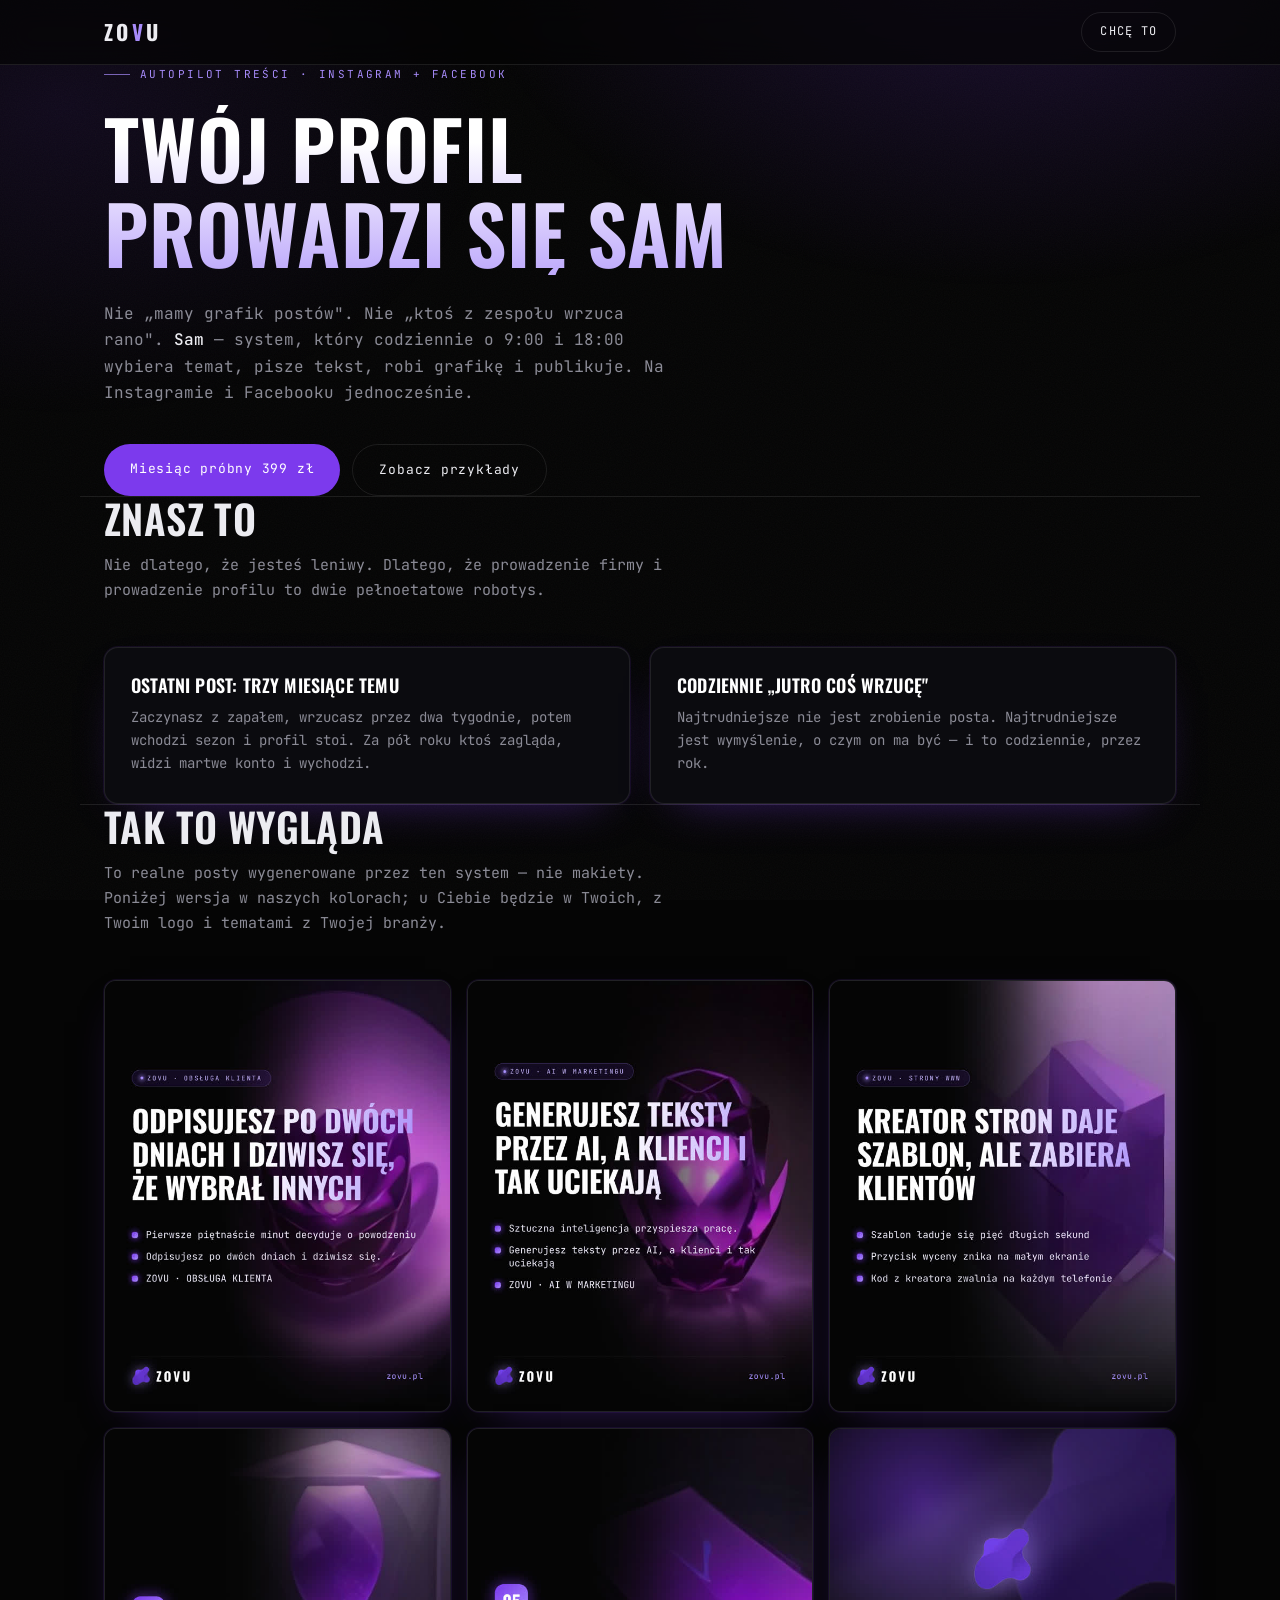
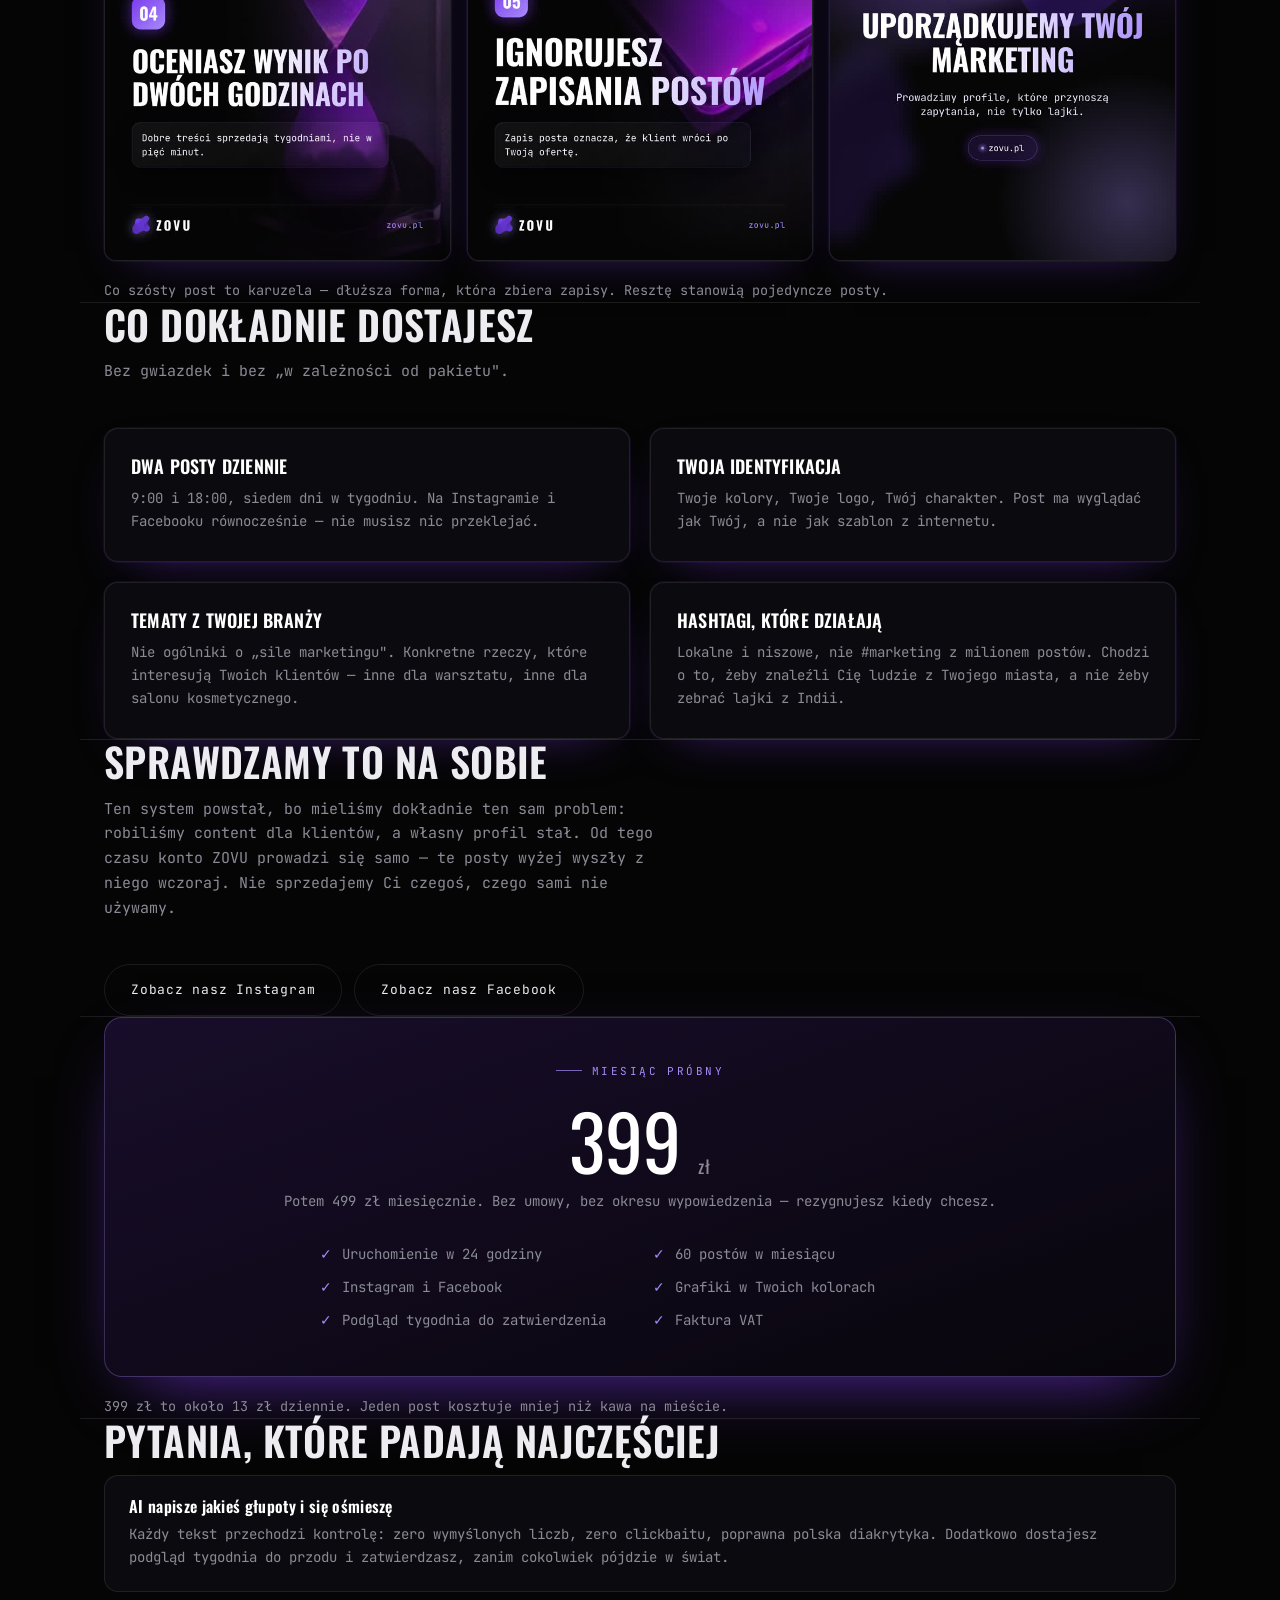
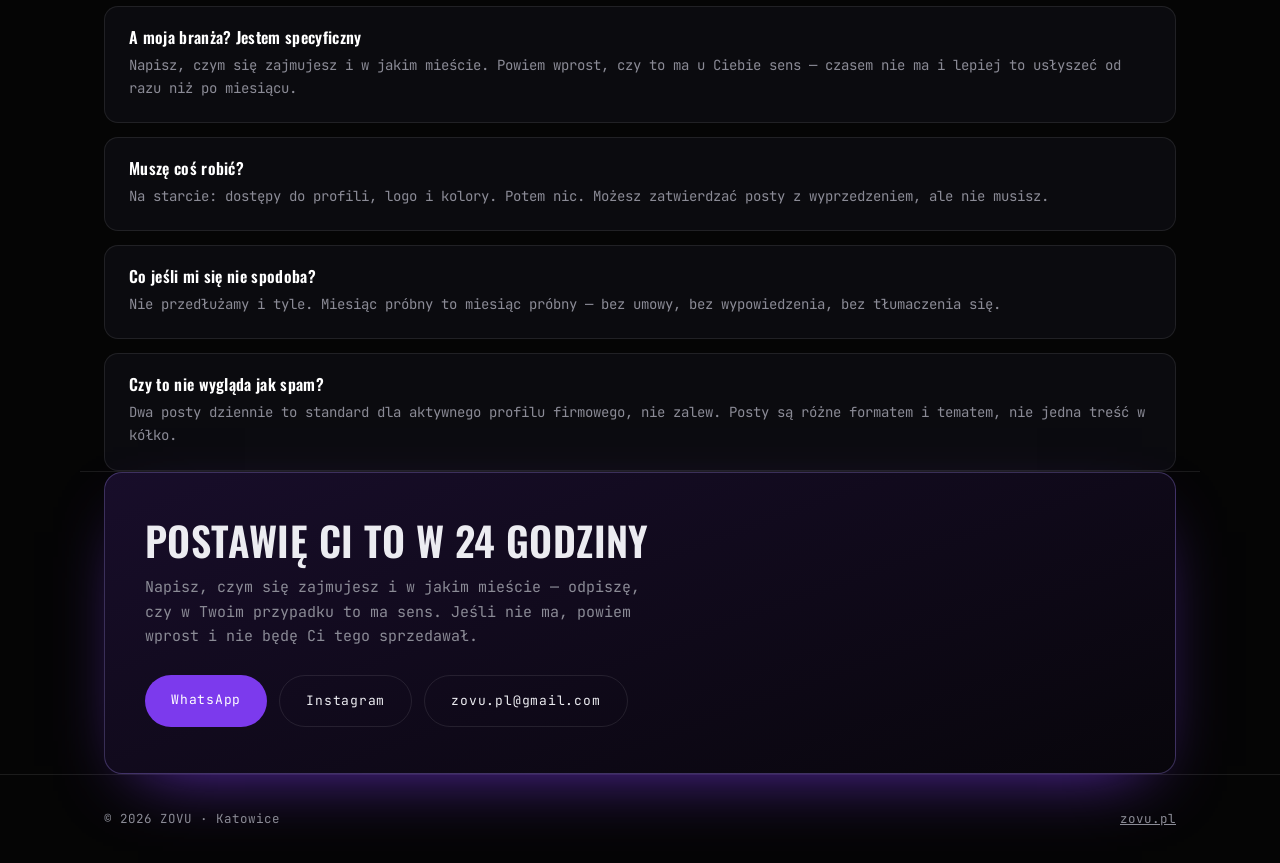
==== autopilot/index.html @ 1f210005 "Strona autopilota postow: oferta 399 zl, przyklady, FAQ" ====
<!DOCTYPE html>
<html lang="pl">
<head>
<meta charset="utf-8">
<meta name="viewport" content="width=device-width, initial-scale=1">
<title>Autopilot treści — Twój Instagram i Facebook prowadzą się same | ZOVU</title>
<meta name="description" content="Dwa posty dziennie na Instagramie i Facebooku, w Twoich kolorach, z hashtagami z Twojego miasta. Miesiąc próbny 399 zł, uruchomienie w 24h, bez umowy.">
<meta property="og:title" content="Twój profil prowadzi się sam — Autopilot treści ZOVU">
<meta property="og:description" content="2 posty dziennie na IG i FB. Miesiąc próbny 399 zł, start w 24h, bez umowy.">
<meta property="og:type" content="website">
<link rel="icon" type="image/png" href="../favicon.png">
<link rel="preconnect" href="https://fonts.googleapis.com">
<link rel="preconnect" href="https://fonts.gstatic.com" crossorigin>
<link href="https://fonts.googleapis.com/css2?family=Oswald:wght@400;600;700&family=JetBrains+Mono:wght@400;500&display=swap" rel="stylesheet">
<style>
  :root{--bg:#050505;--panel:#0b0b0f;--line:rgba(255,255,255,.09);--txt:#ececf1;--dim:#8b8b96;--acc:#7c3aed;--acc2:#a78bfa}
  *{box-sizing:border-box;margin:0;padding:0}
  html{scroll-behavior:smooth}
  body{background:var(--bg);color:var(--txt);font-family:'JetBrains Mono',ui-monospace,monospace;font-size:15px;line-height:1.65;-webkit-font-smoothing:antialiased;overflow-x:hidden}
  body::before{content:'';position:fixed;inset:0;pointer-events:none;z-index:0;
    background:radial-gradient(900px 600px at 78% -8%, rgba(124,58,237,.20), transparent 60%),
               radial-gradient(700px 500px at 5% 12%, rgba(124,58,237,.10), transparent 62%)}
  body::after{content:'';position:fixed;inset:0;pointer-events:none;z-index:0;opacity:.035;
    background-image:url("data:image/svg+xml,%3Csvg xmlns='http://www.w3.org/2000/svg' width='140' height='140'%3E%3Cfilter id='n'%3E%3CfeTurbulence type='fractalNoise' baseFrequency='.85' numOctaves='3'/%3E%3C/filter%3E%3Crect width='100%25' height='100%25' filter='url(%23n)'/%3E%3C/svg%3E")}
  .wrap{position:relative;z-index:1;max-width:1120px;margin:0 auto;padding:0 24px}
  h1,h2,h3,.ow{font-family:'Oswald',sans-serif;font-weight:600;letter-spacing:.01em;line-height:1.06}
  .eyebrow{font-size:11px;letter-spacing:.22em;text-transform:uppercase;color:var(--acc2);display:flex;align-items:center;gap:10px;margin-bottom:22px}
  .eyebrow::before{content:'';width:26px;height:1px;background:var(--acc2);opacity:.7}

  nav{position:sticky;top:0;z-index:50;backdrop-filter:blur(14px);background:rgba(5,5,5,.72);border-bottom:1px solid var(--line)}
  .navin{display:flex;align-items:center;justify-content:space-between;height:64px}
  .logo{font-family:'Oswald';font-weight:700;font-size:21px;letter-spacing:.16em}
  .logo span{color:var(--acc2)}
  .navcta{font-size:12px;letter-spacing:.09em;text-transform:uppercase;text-decoration:none;color:var(--txt);border:1px solid var(--line);padding:9px 18px;border-radius:99px;transition:.25s}
  .navcta:hover{border-color:var(--acc);background:rgba(124,58,237,.12)}

  header{padding:104px 0 84px}
  h1{font-size:clamp(38px,7.2vw,80px);text-transform:uppercase;background:linear-gradient(180deg,#fff 22%,var(--acc2) 128%);-webkit-background-clip:text;background-clip:text;color:transparent;max-width:15ch}
  .lead{margin-top:26px;max-width:58ch;color:var(--dim);font-size:16px}
  .lead b{color:var(--txt);font-weight:500}
  .herobtns{display:flex;flex-wrap:wrap;gap:12px;margin-top:38px}
  .btn{display:inline-block;text-decoration:none;font-size:13px;letter-spacing:.06em;padding:14px 26px;border-radius:99px;transition:.25s}
  .btn-p{background:var(--acc);color:#fff}
  .btn-p:hover{background:#8b4bf0;box-shadow:0 0 34px 0 rgba(124,58,237,.5)}
  .btn-s{border:1px solid var(--line);color:var(--txt)}
  .btn-s:hover{border-color:var(--acc2)}

  section{padding:78px 0;border-top:1px solid var(--line)}
  h2{font-size:clamp(26px,3.6vw,40px);text-transform:uppercase;margin-bottom:14px}
  .sub{color:var(--dim);max-width:62ch;margin-bottom:44px}
  .note{margin-top:18px;color:var(--dim);font-size:13.5px}

  .cards{display:grid;grid-template-columns:repeat(2,1fr);gap:20px}
  .card{border:1px solid var(--line);border-radius:14px;padding:28px 26px;background:var(--panel);
    box-shadow:0 0 0 1px rgba(124,58,237,.10), 0 18px 50px -28px rgba(124,58,237,.55)}
  .card h3{font-size:18px;text-transform:uppercase;margin-bottom:11px;color:#fff}
  .card p{color:var(--dim);font-size:14px}

  .grid6{display:grid;grid-template-columns:repeat(3,1fr);gap:16px}
  .shot{border:1px solid var(--line);border-radius:12px;overflow:hidden;background:var(--panel);
    box-shadow:0 0 0 1px rgba(124,58,237,.10), 0 16px 44px -26px rgba(124,58,237,.5);transition:.3s}
  .shot:hover{transform:translateY(-4px);border-color:rgba(167,139,250,.45)}
  .shot img{width:100%;aspect-ratio:4/5;object-fit:cover;display:block}

  .pricebox{border:1px solid rgba(167,139,250,.30);border-radius:18px;padding:44px 40px;
    background:linear-gradient(160deg,rgba(124,58,237,.16),rgba(124,58,237,.03));
    box-shadow:0 26px 70px -34px rgba(124,58,237,.85);text-align:center}
  .big{font-family:'Oswald';font-size:clamp(46px,8vw,76px);color:#fff;line-height:1}
  .big small{font-size:18px;color:var(--dim);letter-spacing:.06em}
  .after{color:var(--dim);font-size:14px;margin-top:12px}
  .incl{display:grid;grid-template-columns:repeat(2,1fr);gap:10px 26px;max-width:640px;margin:30px auto 0;text-align:left}
  .incl div{color:var(--dim);font-size:14px;padding-left:22px;position:relative}
  .incl div::before{content:'✓';position:absolute;left:0;color:var(--acc2)}

  .faq{display:grid;gap:14px}
  .q{border:1px solid var(--line);border-radius:14px;background:var(--panel);padding:22px 24px}
  .q h3{font-size:16px;text-transform:none;font-family:'Oswald';letter-spacing:.02em;margin-bottom:8px;color:#fff}
  .q p{color:var(--dim);font-size:14px}

  .cta{border:1px solid rgba(167,139,250,.30);border-radius:18px;padding:46px 40px;
    background:linear-gradient(160deg,rgba(124,58,237,.16),rgba(124,58,237,.03));
    box-shadow:0 26px 70px -34px rgba(124,58,237,.85)}
  .cta p{color:var(--dim);max-width:56ch;margin-bottom:26px}
  .contacts{display:flex;flex-wrap:wrap;gap:12px}

  footer{border-top:1px solid var(--line);padding:34px 0;color:var(--dim);font-size:12.5px}
  .fin{display:flex;flex-wrap:wrap;gap:14px;align-items:center;justify-content:space-between}
  footer a{color:var(--dim)}

  @media(max-width:900px){
    .cards,.incl{grid-template-columns:1fr}
    .grid6{grid-template-columns:repeat(2,1fr)}
    header{padding:72px 0 60px}
    section{padding:60px 0}
    .cta,.pricebox{padding:34px 24px}
  }
</style>
</head>
<body>

<nav><div class="wrap navin">
  <div class="logo">ZO<span>V</span>U</div>
  <a class="navcta" href="#start">Chcę to</a>
</div></nav>

<header class="wrap">
  <div class="eyebrow">Autopilot treści · Instagram + Facebook</div>
  <h1>Twój profil prowadzi się sam</h1>
  <p class="lead">
    Nie „mamy grafik postów". Nie „ktoś z zespołu wrzuca rano". <b>Sam</b> — system, który codziennie
    o 9:00 i 18:00 wybiera temat, pisze tekst, robi grafikę i publikuje. Na Instagramie i Facebooku jednocześnie.
  </p>
  <div class="herobtns">
    <a class="btn btn-p" href="#start">Miesiąc próbny 399 zł</a>
    <a class="btn btn-s" href="#przyklady">Zobacz przykłady</a>
  </div>
</header>

<section class="wrap">
  <h2>Znasz to</h2>
  <p class="sub">Nie dlatego, że jesteś leniwy. Dlatego, że prowadzenie firmy i prowadzenie profilu to dwie pełnoetatowe robotys.</p>
  <div class="cards">
    <div class="card">
      <h3>Ostatni post: trzy miesiące temu</h3>
      <p>Zaczynasz z zapałem, wrzucasz przez dwa tygodnie, potem wchodzi sezon i profil stoi. Za pół roku ktoś zagląda, widzi martwe konto i wychodzi.</p>
    </div>
    <div class="card">
      <h3>Codziennie „jutro coś wrzucę"</h3>
      <p>Najtrudniejsze nie jest zrobienie posta. Najtrudniejsze jest wymyślenie, o czym on ma być — i to codziennie, przez rok.</p>
    </div>
  </div>
</section>

<section class="wrap" id="przyklady">
  <h2>Tak to wygląda</h2>
  <p class="sub">To realne posty wygenerowane przez ten system — nie makiety. Poniżej wersja w naszych kolorach; u Ciebie będzie w Twoich, z Twoim logo i tematami z Twojej branży.</p>
  <div class="grid6">
    <div class="shot"><img src="p/post1.jpg" alt="Przykładowy post" loading="lazy"></div>
    <div class="shot"><img src="p/post2.jpg" alt="Przykładowy post" loading="lazy"></div>
    <div class="shot"><img src="p/post3.jpg" alt="Przykładowy post" loading="lazy"></div>
    <div class="shot"><img src="p/post4.jpg" alt="Przykładowy slajd karuzeli" loading="lazy"></div>
    <div class="shot"><img src="p/post5.jpg" alt="Przykładowy slajd karuzeli" loading="lazy"></div>
    <div class="shot"><img src="p/post6.jpg" alt="Przykładowy slajd karuzeli" loading="lazy"></div>
  </div>
  <p class="note">Co szósty post to karuzela — dłuższa forma, która zbiera zapisy. Resztę stanowią pojedyncze posty.</p>
</section>

<section class="wrap">
  <h2>Co dokładnie dostajesz</h2>
  <p class="sub">Bez gwiazdek i bez „w zależności od pakietu".</p>
  <div class="cards">
    <div class="card">
      <h3>Dwa posty dziennie</h3>
      <p>9:00 i 18:00, siedem dni w tygodniu. Na Instagramie i Facebooku równocześnie — nie musisz nic przeklejać.</p>
    </div>
    <div class="card">
      <h3>Twoja identyfikacja</h3>
      <p>Twoje kolory, Twoje logo, Twój charakter. Post ma wyglądać jak Twój, a nie jak szablon z internetu.</p>
    </div>
    <div class="card">
      <h3>Tematy z Twojej branży</h3>
      <p>Nie ogólniki o „sile marketingu". Konkretne rzeczy, które interesują Twoich klientów — inne dla warsztatu, inne dla salonu kosmetycznego.</p>
    </div>
    <div class="card">
      <h3>Hashtagi, które działają</h3>
      <p>Lokalne i niszowe, nie #marketing z milionem postów. Chodzi o to, żeby znaleźli Cię ludzie z Twojego miasta, a nie żeby zebrać lajki z Indii.</p>
    </div>
  </div>
</section>

<section class="wrap">
  <h2>Sprawdzamy to na sobie</h2>
  <p class="sub">
    Ten system powstał, bo mieliśmy dokładnie ten sam problem: robiliśmy content dla klientów, a własny profil stał.
    Od tego czasu konto ZOVU prowadzi się samo — te posty wyżej wyszły z niego wczoraj.
    Nie sprzedajemy Ci czegoś, czego sami nie używamy.
  </p>
  <div class="herobtns">
    <a class="btn btn-s" href="https://www.instagram.com/zovu.pl/" target="_blank" rel="noopener">Zobacz nasz Instagram</a>
    <a class="btn btn-s" href="https://www.facebook.com/zovupl" target="_blank" rel="noopener">Zobacz nasz Facebook</a>
  </div>
</section>

<section class="wrap" id="start">
  <div class="pricebox">
    <div class="eyebrow" style="justify-content:center">Miesiąc próbny</div>
    <div class="big">399 <small>zł</small></div>
    <div class="after">Potem 499 zł miesięcznie. Bez umowy, bez okresu wypowiedzenia — rezygnujesz kiedy chcesz.</div>
    <div class="incl">
      <div>Uruchomienie w 24 godziny</div>
      <div>60 postów w miesiącu</div>
      <div>Instagram i Facebook</div>
      <div>Grafiki w Twoich kolorach</div>
      <div>Podgląd tygodnia do zatwierdzenia</div>
      <div>Faktura VAT</div>
    </div>
  </div>
  <p class="note">399 zł to około 13 zł dziennie. Jeden post kosztuje mniej niż kawa na mieście.</p>
</section>

<section class="wrap">
  <h2>Pytania, które padają najczęściej</h2>
  <div class="faq">
    <div class="q">
      <h3>AI napisze jakieś głupoty i się ośmieszę</h3>
      <p>Każdy tekst przechodzi kontrolę: zero wymyślonych liczb, zero clickbaitu, poprawna polska diakrytyka. Dodatkowo dostajesz podgląd tygodnia do przodu i zatwierdzasz, zanim cokolwiek pójdzie w świat.</p>
    </div>
    <div class="q">
      <h3>A moja branża? Jestem specyficzny</h3>
      <p>Napisz, czym się zajmujesz i w jakim mieście. Powiem wprost, czy to ma u Ciebie sens — czasem nie ma i lepiej to usłyszeć od razu niż po miesiącu.</p>
    </div>
    <div class="q">
      <h3>Muszę coś robić?</h3>
      <p>Na starcie: dostępy do profili, logo i kolory. Potem nic. Możesz zatwierdzać posty z wyprzedzeniem, ale nie musisz.</p>
    </div>
    <div class="q">
      <h3>Co jeśli mi się nie spodoba?</h3>
      <p>Nie przedłużamy i tyle. Miesiąc próbny to miesiąc próbny — bez umowy, bez wypowiedzenia, bez tłumaczenia się.</p>
    </div>
    <div class="q">
      <h3>Czy to nie wygląda jak spam?</h3>
      <p>Dwa posty dziennie to standard dla aktywnego profilu firmowego, nie zalew. Posty są różne formatem i tematem, nie jedna treść w kółko.</p>
    </div>
  </div>
</section>

<section class="wrap">
  <div class="cta">
    <h2>Postawię Ci to w 24 godziny</h2>
    <p>
      Napisz, czym się zajmujesz i w jakim mieście — odpiszę, czy w Twoim przypadku to ma sens.
      Jeśli nie ma, powiem wprost i nie będę Ci tego sprzedawał.
    </p>
    <div class="contacts">
      <a class="btn btn-p" href="https://wa.me/48575496452?text=Cze%C5%9B%C4%87%2C%20pytanie%20o%20autopilot%20post%C3%B3w" target="_blank" rel="noopener">WhatsApp</a>
      <a class="btn btn-s" href="https://www.instagram.com/zovu.pl/" target="_blank" rel="noopener">Instagram</a>
      <a class="btn btn-s" href="mailto:zovu.pl@gmail.com?subject=Autopilot%20post%C3%B3w">zovu.pl@gmail.com</a>
    </div>
  </div>
</section>

<footer><div class="wrap fin">
  <div>© 2026 ZOVU · Katowice</div>
  <div><a href="https://zovu.pl">zovu.pl</a></div>
</div></footer>

</body>
</html>
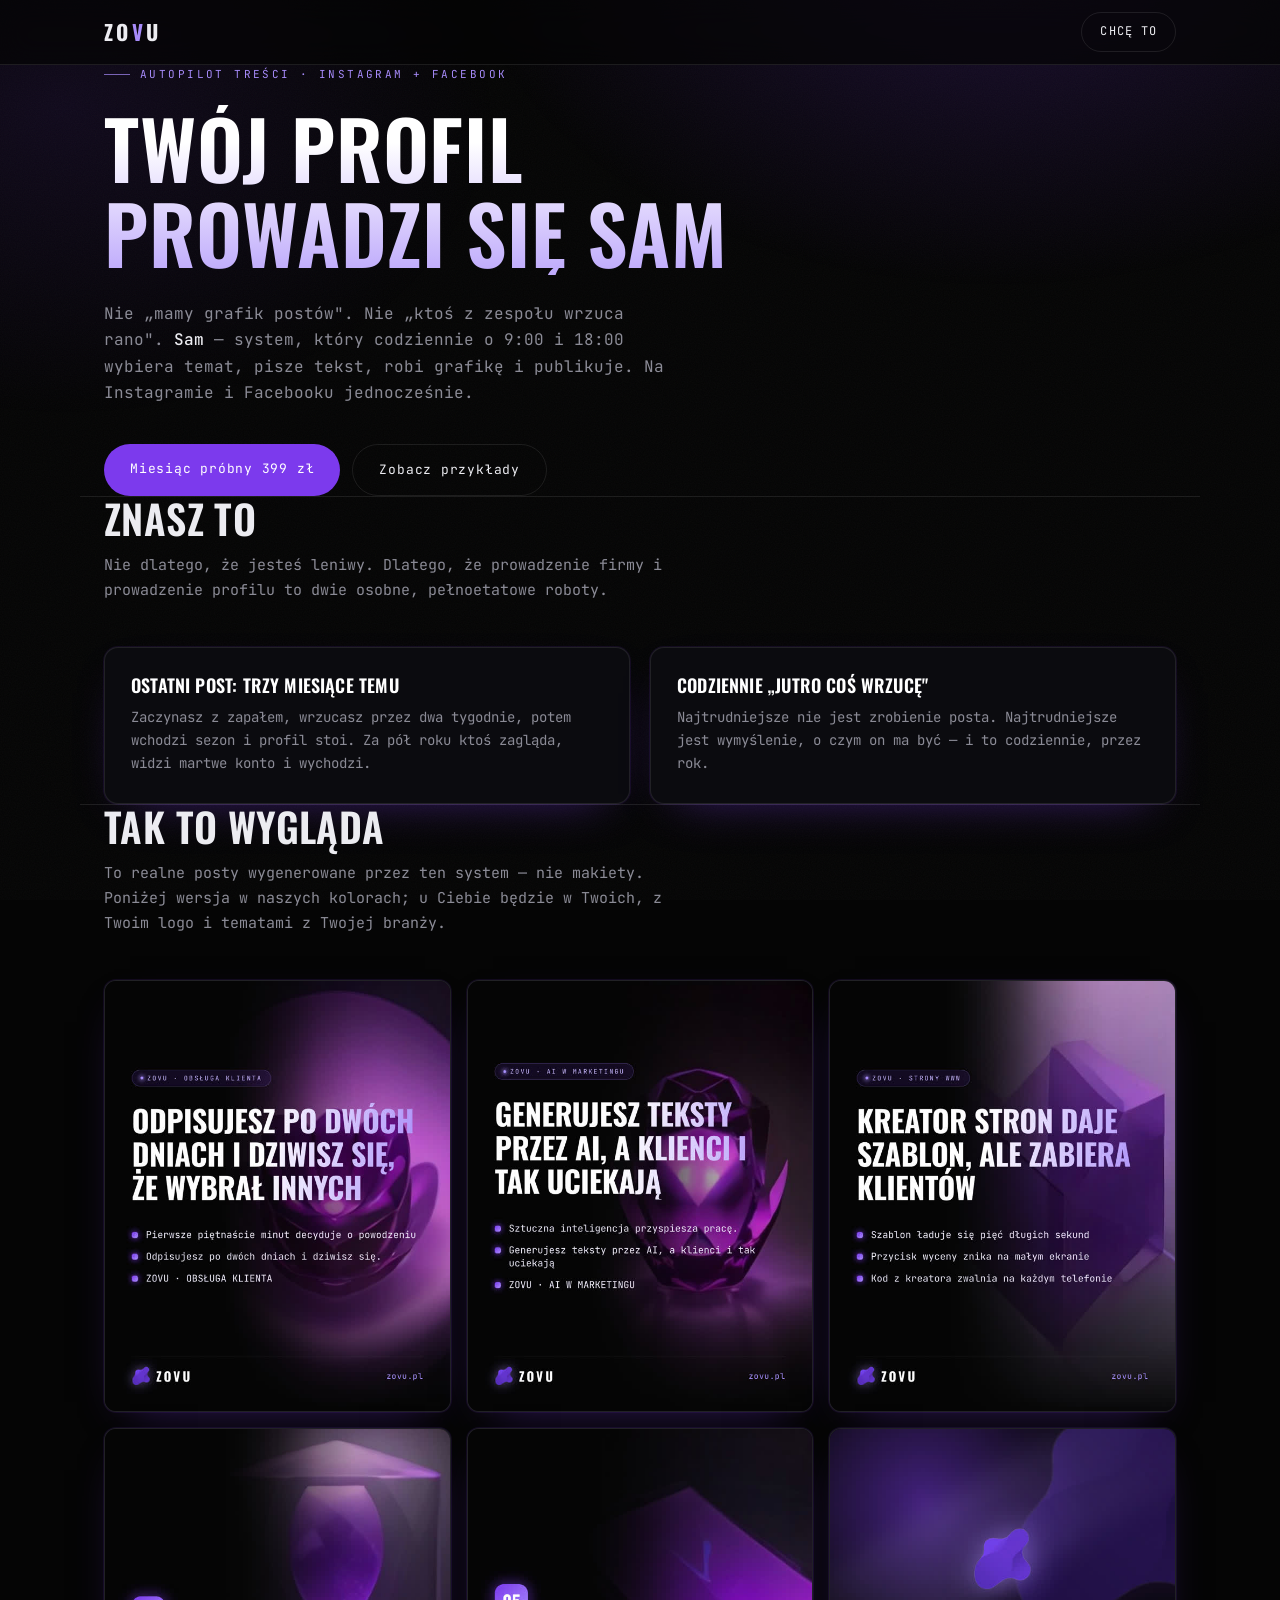
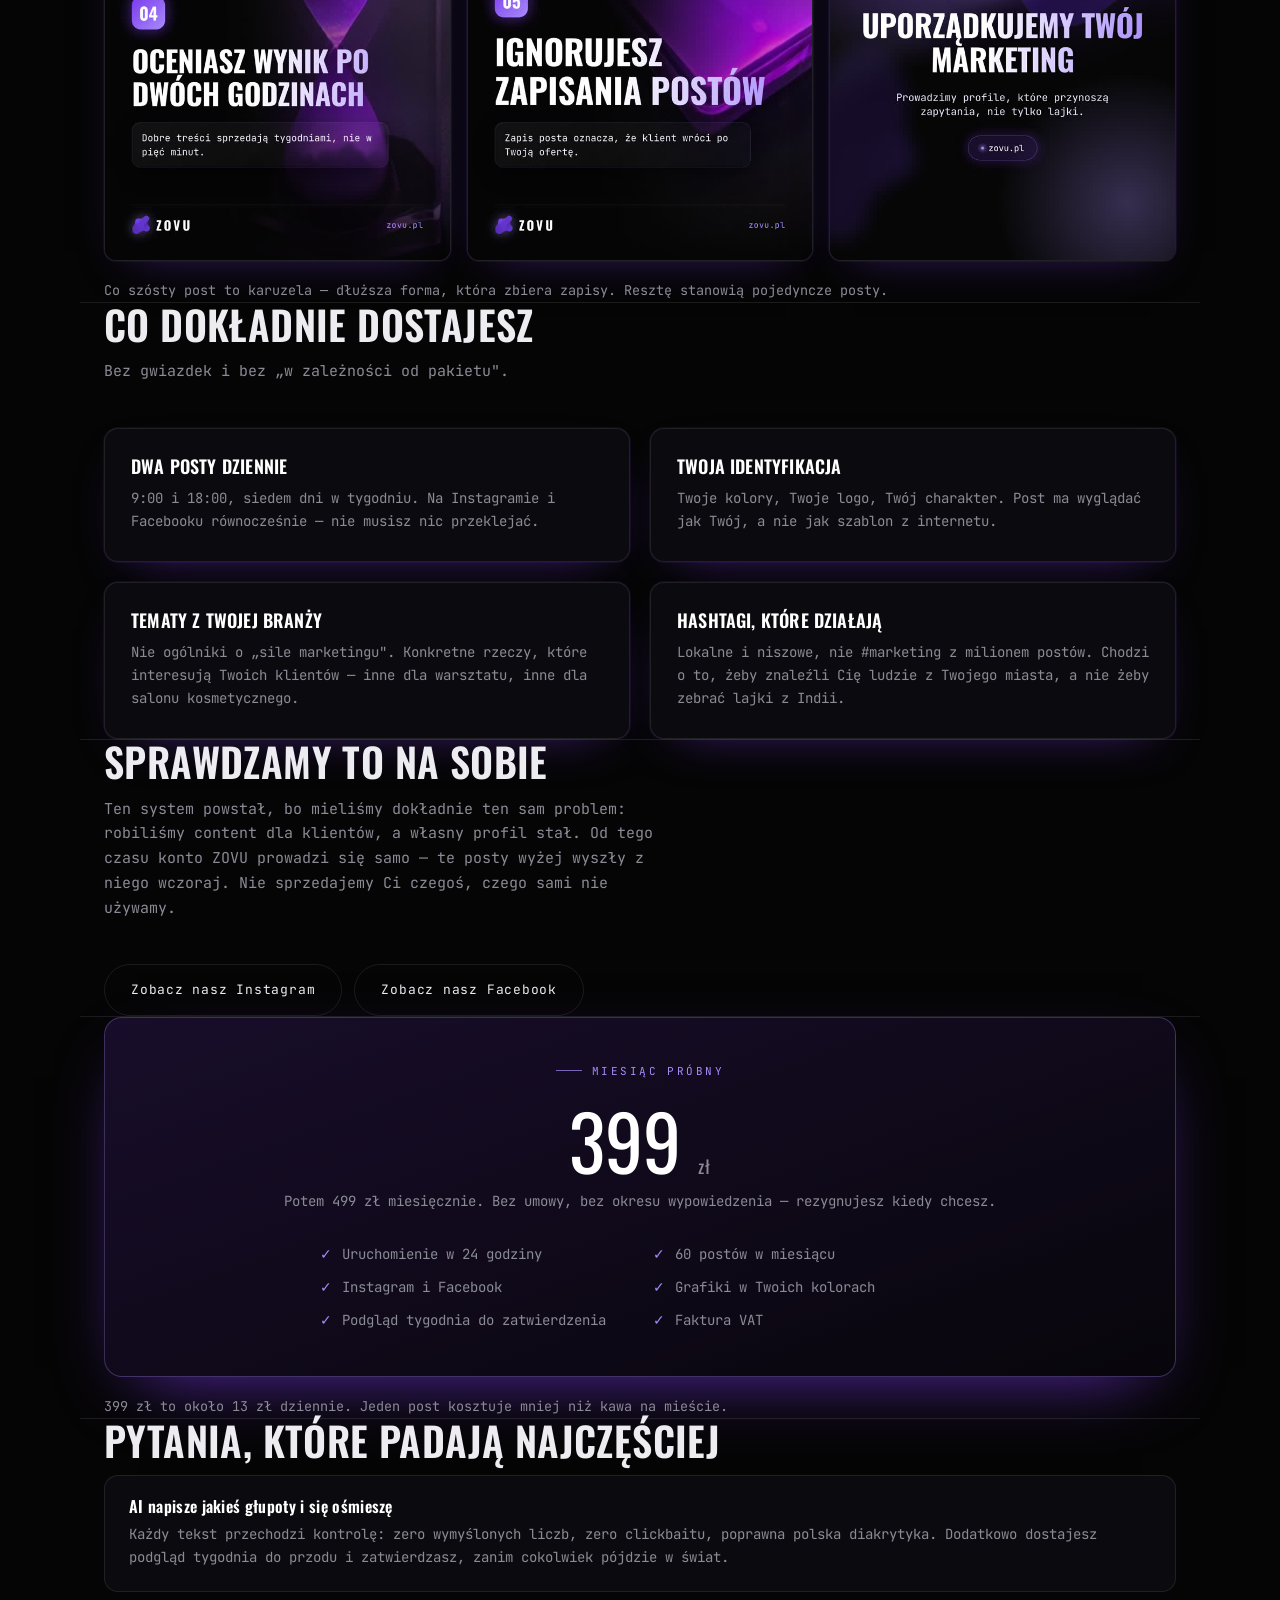
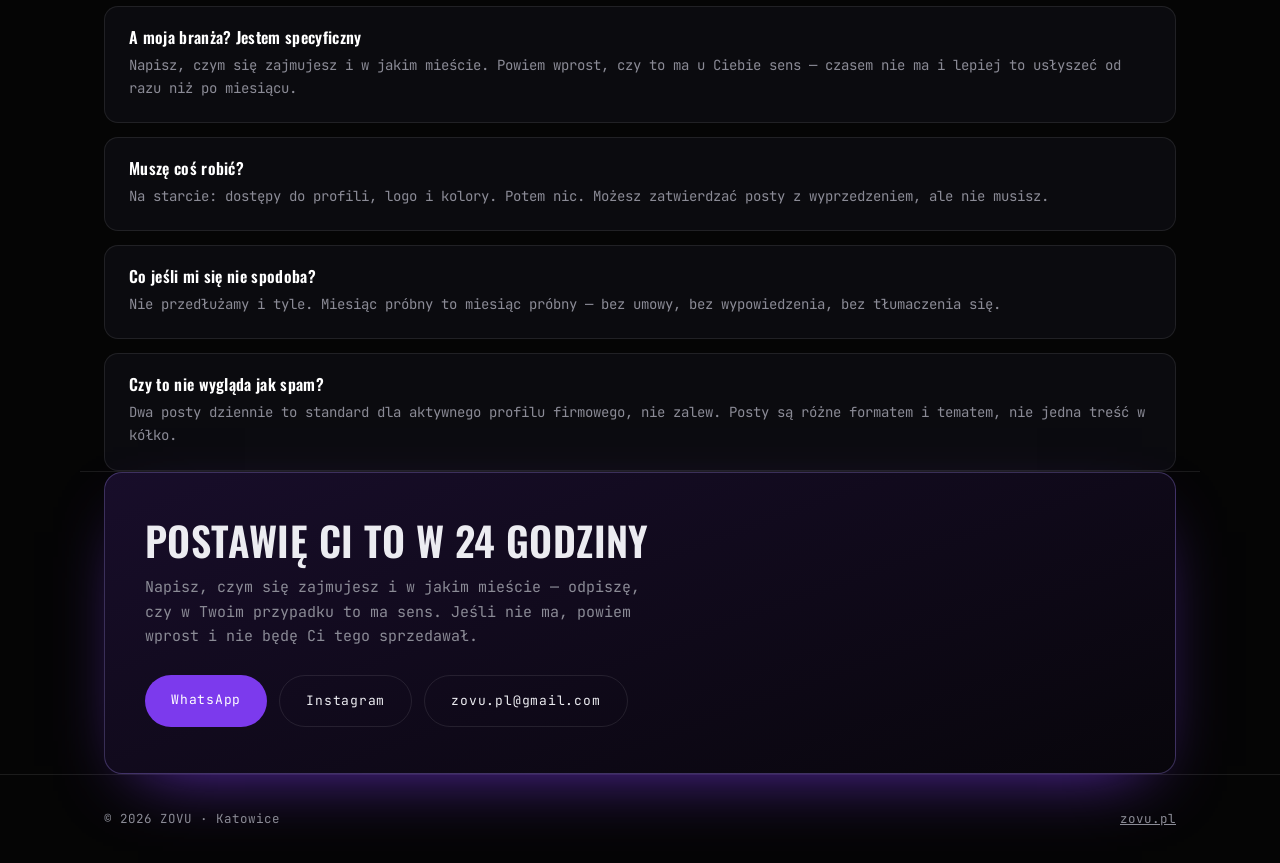
==== commit f4acb928: "autopilot: literowka" ====
--- a/autopilot/index.html
+++ b/autopilot/index.html
@@ -118,7 +118,7 @@
 
 <section class="wrap">
   <h2>Znasz to</h2>
-  <p class="sub">Nie dlatego, że jesteś leniwy. Dlatego, że prowadzenie firmy i prowadzenie profilu to dwie pełnoetatowe robotys.</p>
+  <p class="sub">Nie dlatego, że jesteś leniwy. Dlatego, że prowadzenie firmy i prowadzenie profilu to dwie osobne, pełnoetatowe roboty.</p>
   <div class="cards">
     <div class="card">
       <h3>Ostatni post: trzy miesiące temu</h3>
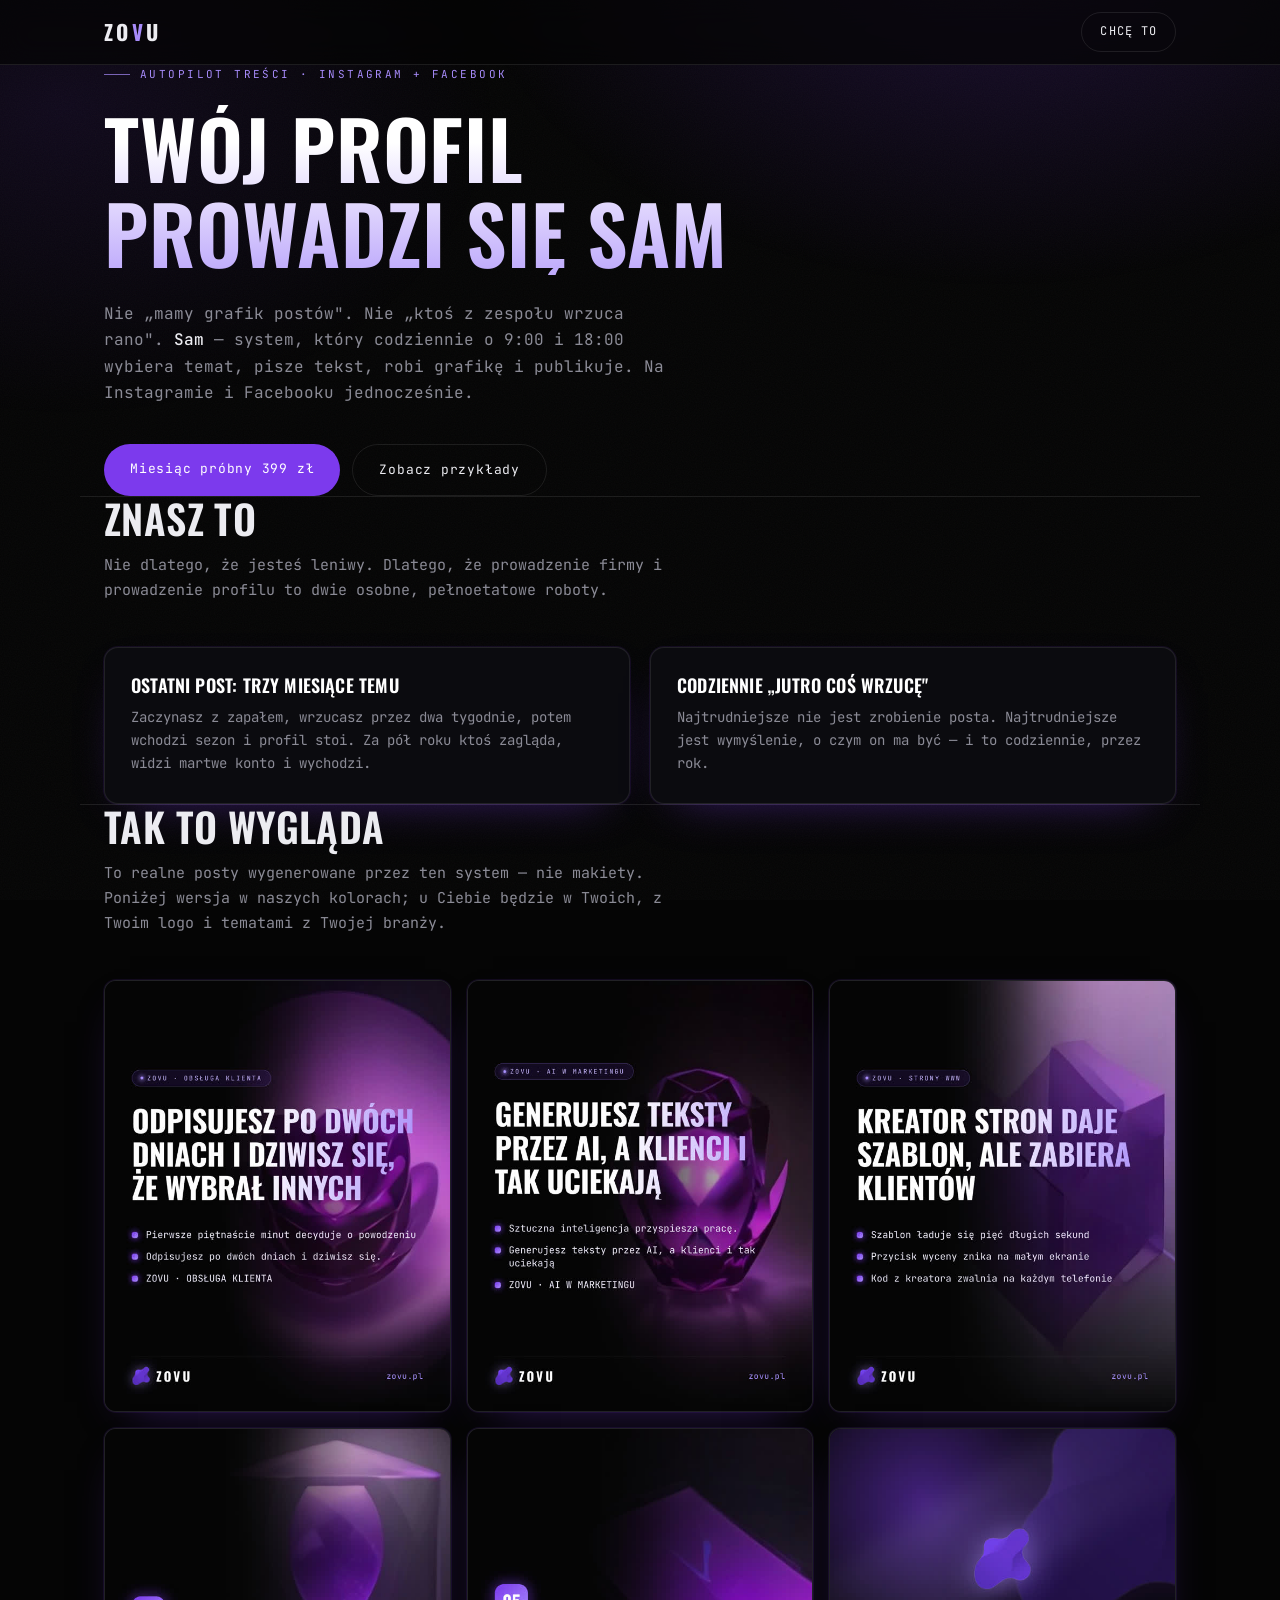
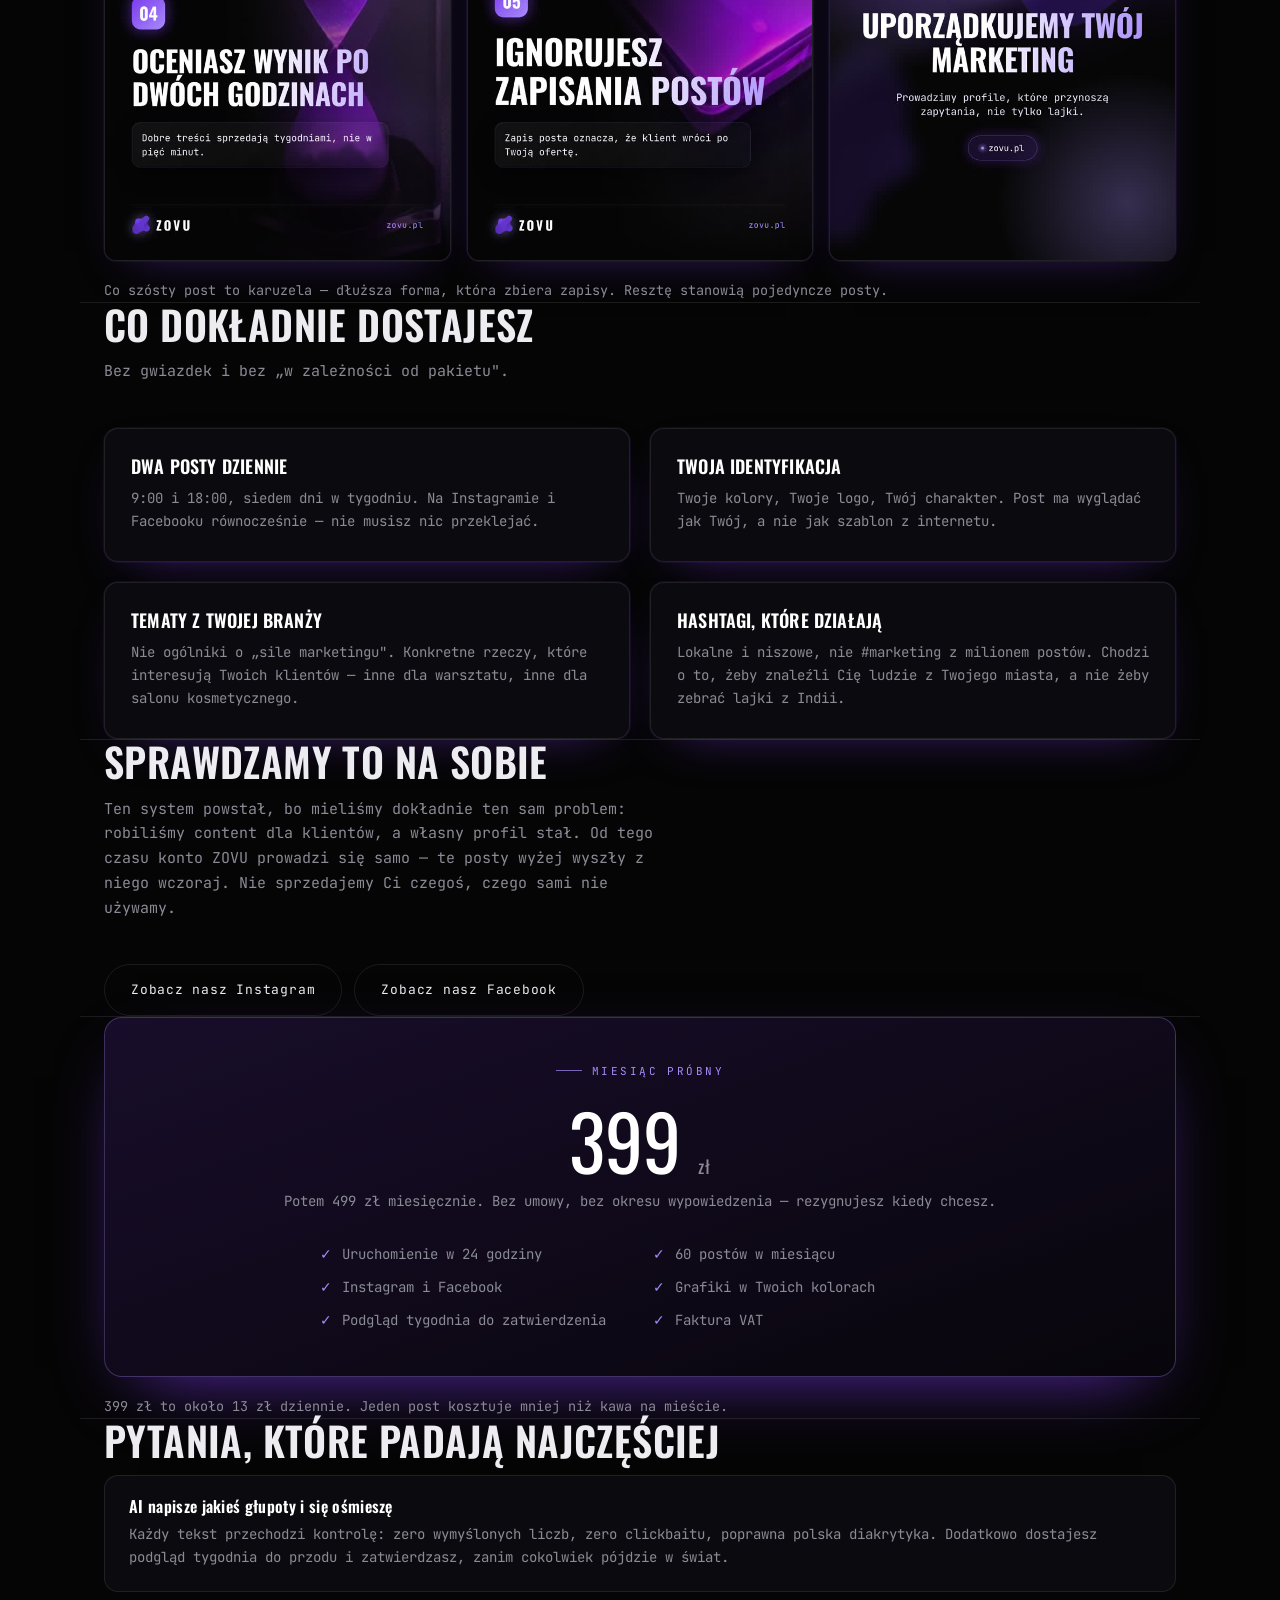
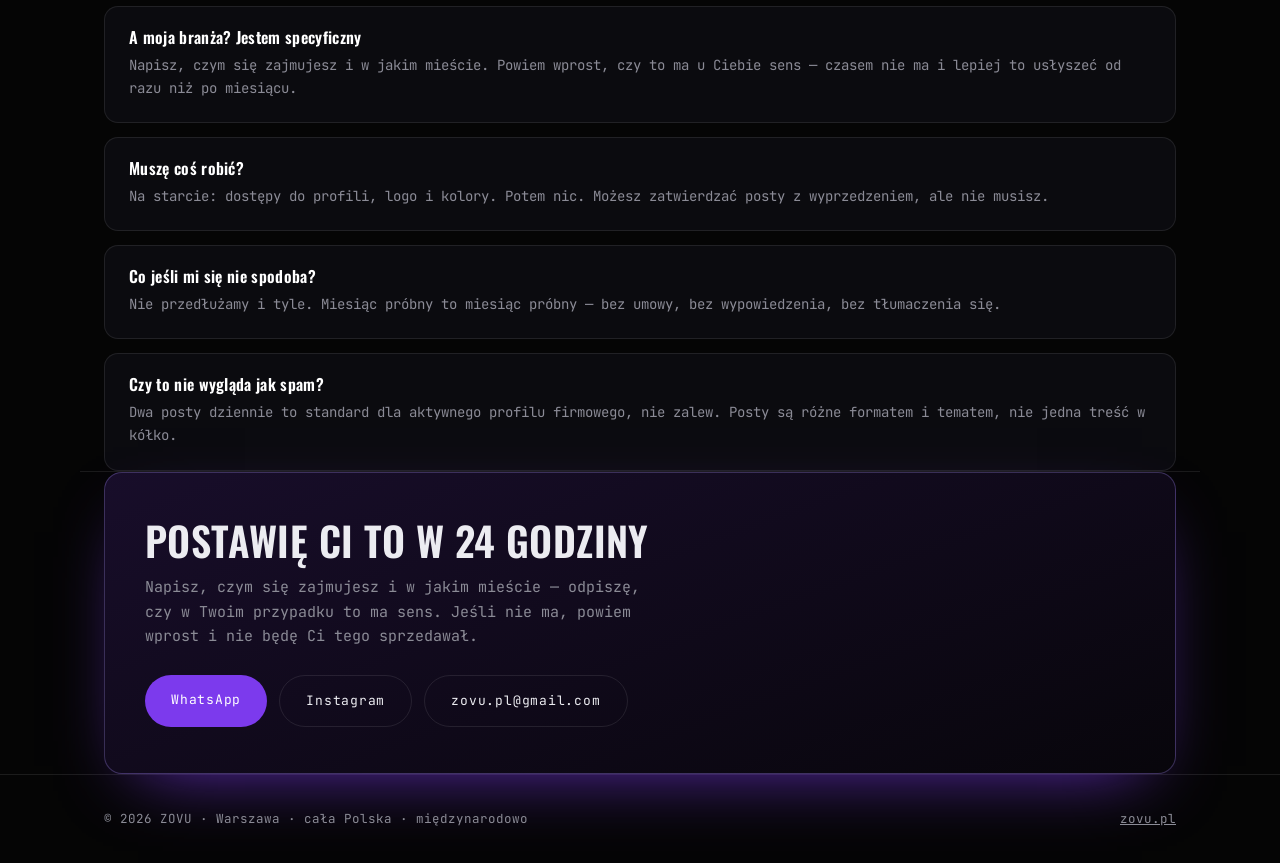
==== commit 2b6ff39b: "Pełny marketing zamiast samych rolek: Warszawa, usługi, realizacje, cennik - Katowice usunięte (meta" ====
--- a/autopilot/index.html
+++ b/autopilot/index.html
@@ -232,7 +232,7 @@
       Jeśli nie ma, powiem wprost i nie będę Ci tego sprzedawał.
     </p>
     <div class="contacts">
-      <a class="btn btn-p" href="https://wa.me/48575496452?text=Cze%C5%9B%C4%87%2C%20pytanie%20o%20autopilot%20post%C3%B3w" target="_blank" rel="noopener">WhatsApp</a>
+      <a class="btn btn-p" href="https://wa.me/48571795097?text=Cze%C5%9B%C4%87%2C%20pytanie%20o%20autopilot%20post%C3%B3w" target="_blank" rel="noopener">WhatsApp</a>
       <a class="btn btn-s" href="https://www.instagram.com/zovu.pl/" target="_blank" rel="noopener">Instagram</a>
       <a class="btn btn-s" href="mailto:zovu.pl@gmail.com?subject=Autopilot%20post%C3%B3w">zovu.pl@gmail.com</a>
     </div>
@@ -240,7 +240,7 @@
 </section>
 
 <footer><div class="wrap fin">
-  <div>© 2026 ZOVU · Katowice</div>
+  <div>© 2026 ZOVU · Warszawa · cała Polska · międzynarodowo</div>
   <div><a href="https://zovu.pl">zovu.pl</a></div>
 </div></footer>
 
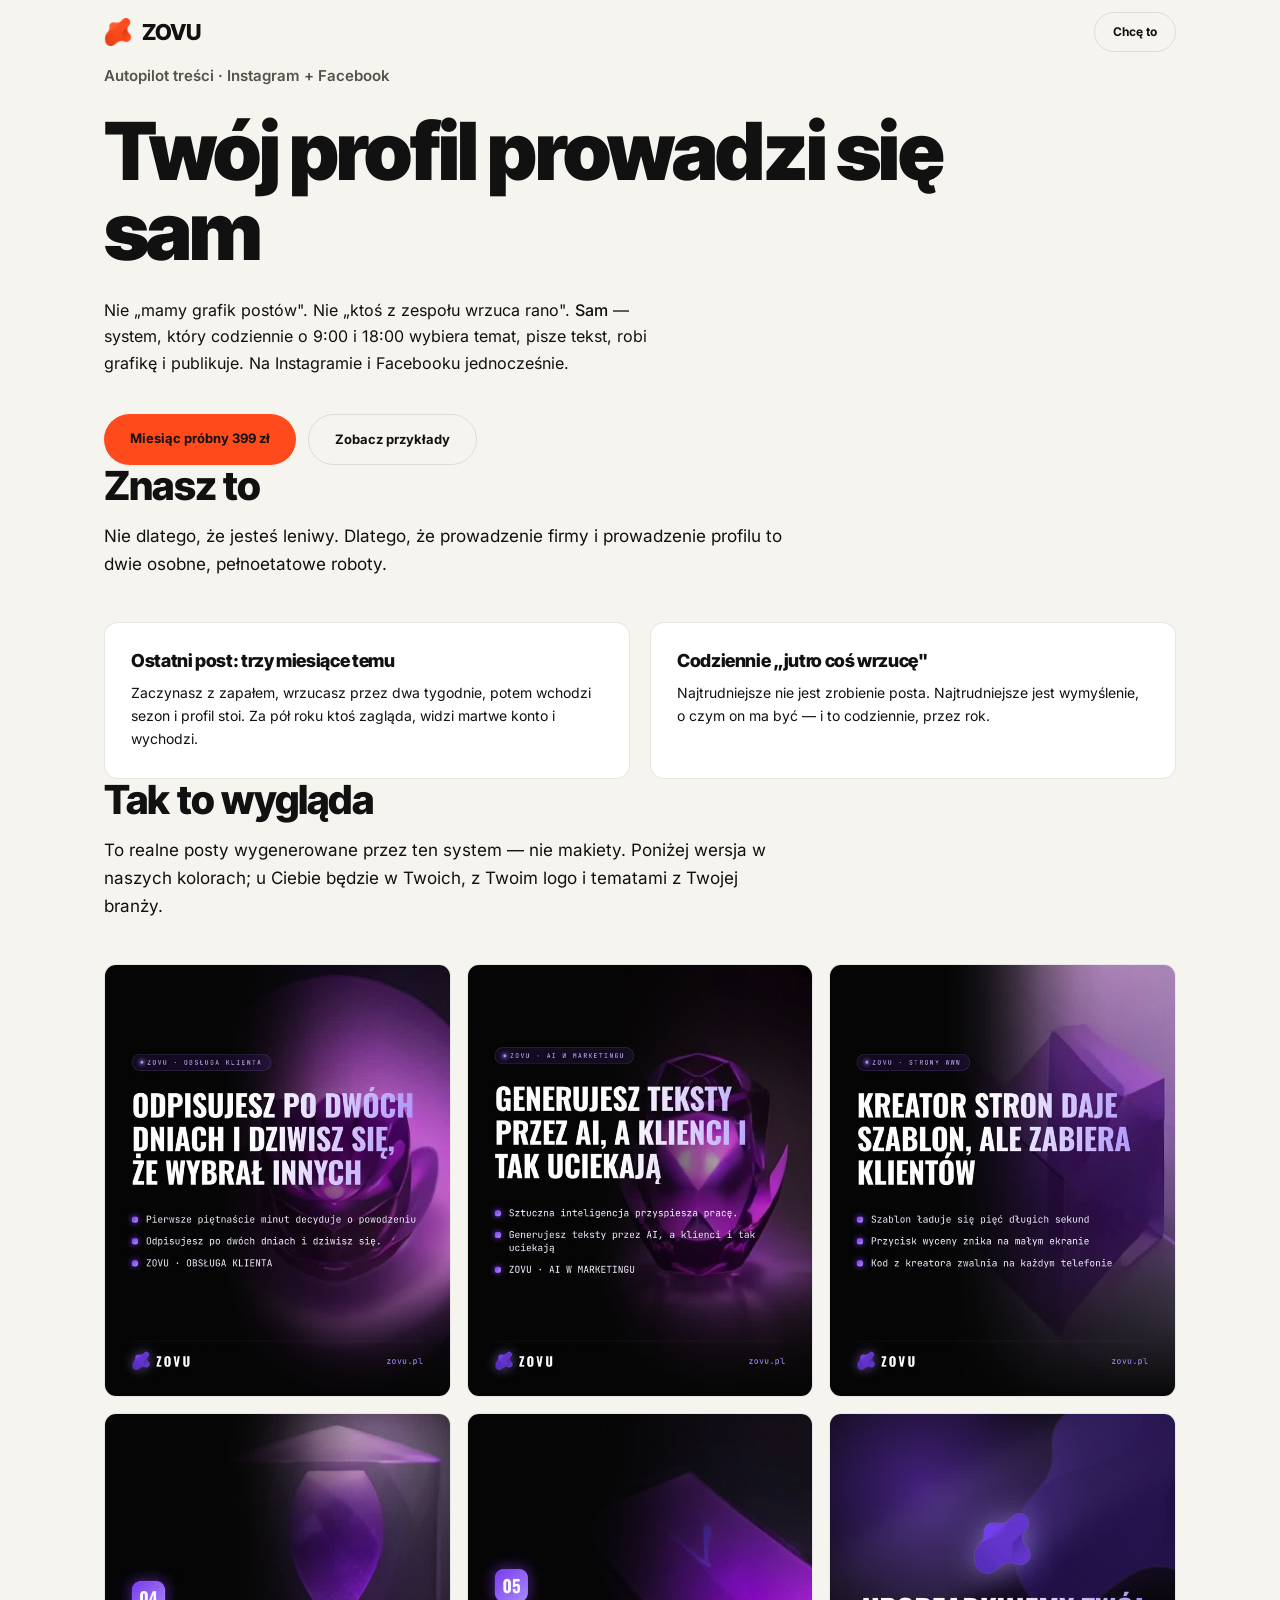
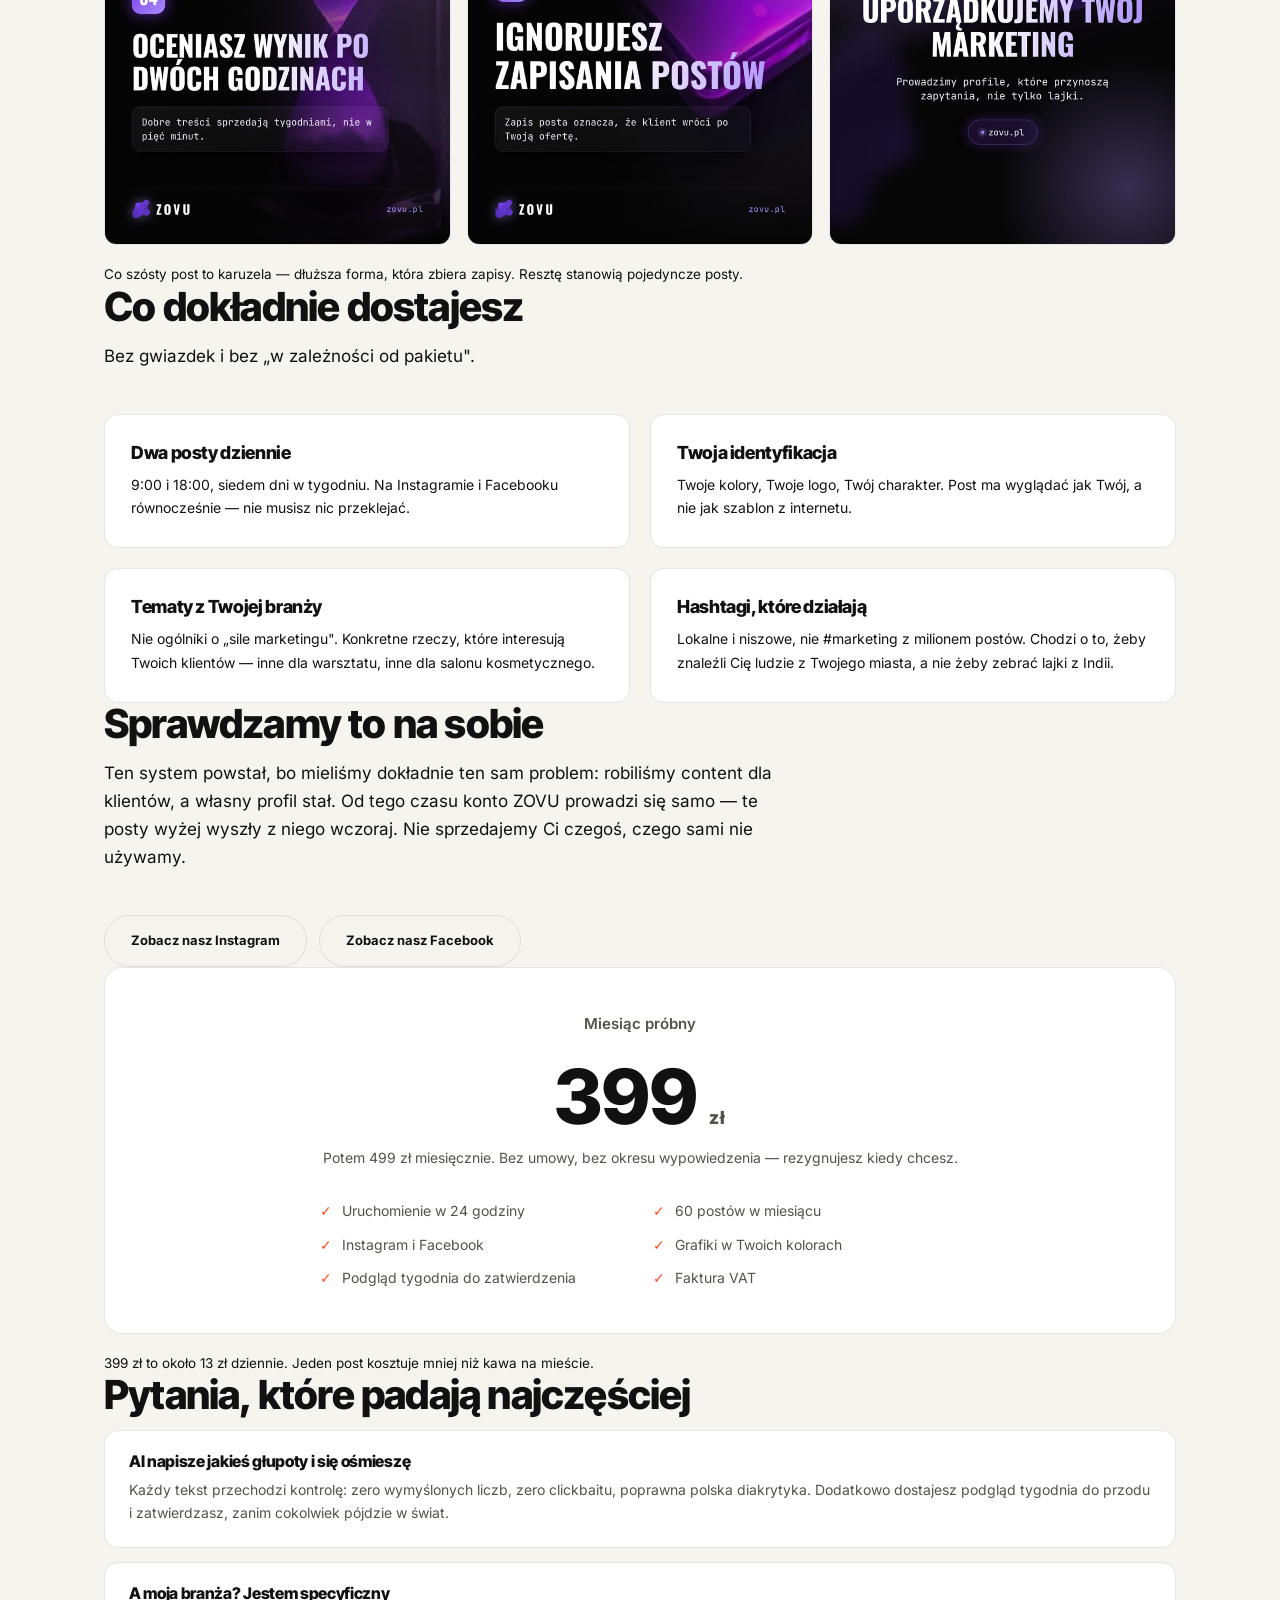
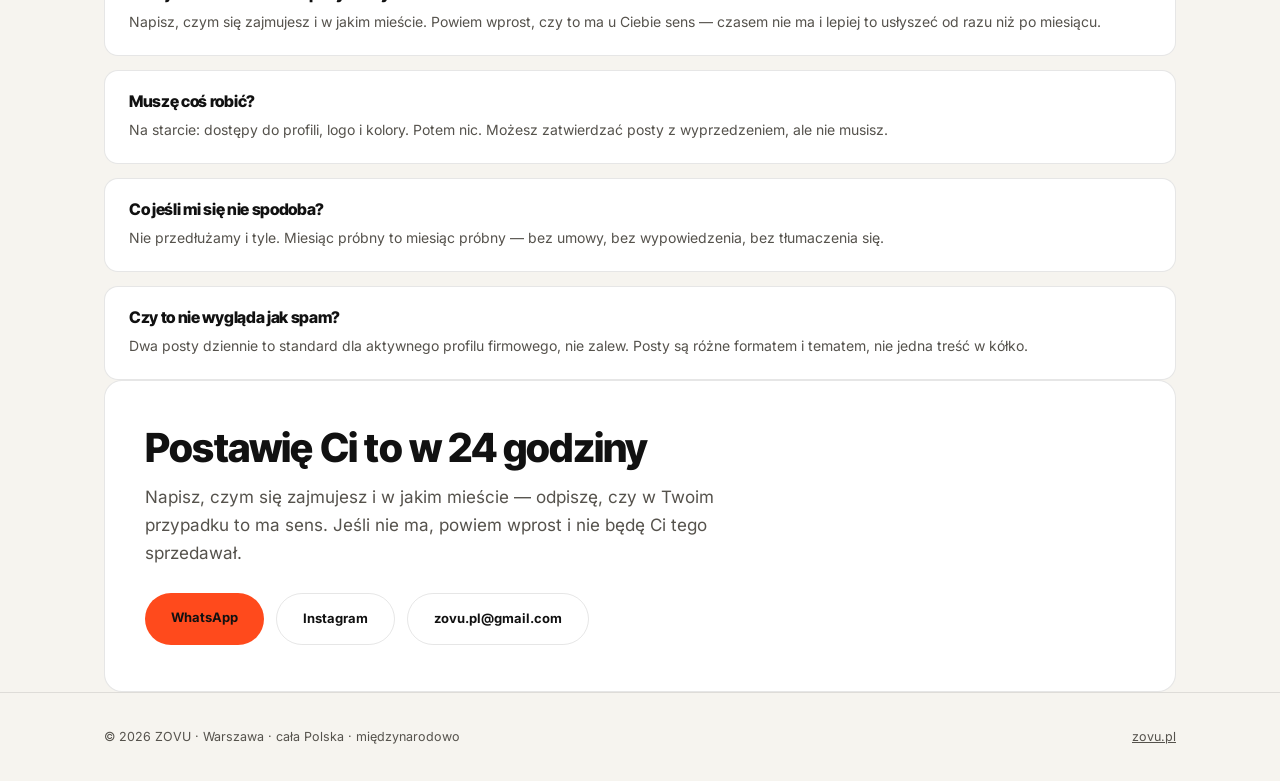
==== commit b1b24c11: "Strona v3: nowa marka, realne zdjęcia w realizacjach, SEO i GEO - Nowa strona główna z generatora (_" ====
--- a/autopilot/index.html
+++ b/autopilot/index.html
@@ -3,15 +3,22 @@
 <head>
 <meta charset="utf-8">
 <meta name="viewport" content="width=device-width, initial-scale=1">
-<title>Autopilot treści — Twój Instagram i Facebook prowadzą się same | ZOVU</title>
+<title>Autopilot treści: Instagram i Facebook prowadzą się same | ZOVU</title>
 <meta name="description" content="Dwa posty dziennie na Instagramie i Facebooku, w Twoich kolorach, z hashtagami z Twojego miasta. Miesiąc próbny 399 zł, uruchomienie w 24h, bez umowy.">
 <meta property="og:title" content="Twój profil prowadzi się sam — Autopilot treści ZOVU">
 <meta property="og:description" content="2 posty dziennie na IG i FB. Miesiąc próbny 399 zł, start w 24h, bez umowy.">
 <meta property="og:type" content="website">
-<link rel="icon" type="image/png" href="../favicon.png">
-<link rel="preconnect" href="https://fonts.googleapis.com">
-<link rel="preconnect" href="https://fonts.gstatic.com" crossorigin>
-<link href="https://fonts.googleapis.com/css2?family=Oswald:wght@400;600;700&family=JetBrains+Mono:wght@400;500&display=swap" rel="stylesheet">
+<link rel="icon" type="image/png" href="/favicon.png">
+<link rel="preload" href="/fonts/intertight-latin.woff2" as="font" type="font/woff2" crossorigin>
+<link rel="preload" href="/fonts/inter-latin.woff2" as="font" type="font/woff2" crossorigin>
+<meta name="theme-color" content="#f6f4ef">
+<link rel="canonical" href="https://zovu.pl/autopilot/">
+<meta property="og:url" content="https://zovu.pl/autopilot/">
+<meta property="og:image" content="https://zovu.pl/og-image.jpg">
+<meta property="og:image:width" content="1200">
+<meta property="og:image:height" content="630">
+<meta name="twitter:card" content="summary_large_image">
+<meta name="twitter:image" content="https://zovu.pl/og-image.jpg">
 <style>
   :root{--bg:#050505;--panel:#0b0b0f;--line:rgba(255,255,255,.09);--txt:#ececf1;--dim:#8b8b96;--acc:#7c3aed;--acc2:#a78bfa}
   *{box-sizing:border-box;margin:0;padding:0}
@@ -95,11 +102,12 @@
     .cta,.pricebox{padding:34px 24px}
   }
 </style>
+<link rel="stylesheet" href="/marka.css">
 </head>
 <body>
 
 <nav><div class="wrap navin">
-  <div class="logo">ZO<span>V</span>U</div>
+  <a class="logo" href="/"><img src="/logo_icon.webp" width="28" height="28" alt="">ZOVU</a>
   <a class="navcta" href="#start">Chcę to</a>
 </div></nav>
 
--- a/marka.css
+++ b/marka.css
@@ -0,0 +1,42 @@
+/* ZOVU 2026: wspólny system marki dla podstron (autopilot, dla-agencji, 404).
+   Ładowany PO własnym <style> strony i nadpisuje stare fioletowe kolory i fonty.
+   Strona główna ma te same tokeny wbudowane w swój kod (_narzedzia/buduj-strone.mjs). */
+@font-face{font-family:'Inter Tight';font-style:normal;font-weight:800 900;font-display:swap;src:url(/fonts/intertight-latin.woff2) format('woff2');unicode-range:U+0000-00FF,U+0131,U+0152-0153,U+02BB-02BC,U+02C6,U+02DA,U+02DC,U+0304,U+0308,U+0329,U+2000-206F,U+20AC,U+2122,U+2191,U+2193,U+2212,U+2215,U+FEFF,U+FFFD}
+@font-face{font-family:'Inter Tight';font-style:normal;font-weight:800 900;font-display:swap;src:url(/fonts/intertight-pl.woff2) format('woff2');unicode-range:U+0104-0107,U+0118-0119,U+0141-0144,U+015A-015B,U+0179-017C}
+@font-face{font-family:'Inter';font-style:normal;font-weight:400 700;font-display:swap;src:url(/fonts/inter-latin.woff2) format('woff2');unicode-range:U+0000-00FF,U+0131,U+0152-0153,U+02BB-02BC,U+02C6,U+02DA,U+02DC,U+0304,U+0308,U+0329,U+2000-206F,U+20AC,U+2122,U+2191,U+2193,U+2212,U+2215,U+FEFF,U+FFFD}
+@font-face{font-family:'Inter';font-style:normal;font-weight:400 700;font-display:swap;src:url(/fonts/inter-pl.woff2) format('woff2');unicode-range:U+0104-0107,U+0118-0119,U+0141-0144,U+015A-015B,U+0179-017C}
+
+:root{
+  --z-bg:#f6f4ef;--z-card:#fff;--z-ink:#111;--z-muted:#55524c;--z-accent:#ff4a1c;--z-line:rgba(17,17,17,.1);
+  /* stare nazwy zmiennych z podstron */
+  --bg:var(--z-bg);--panel:var(--z-card);--line:var(--z-line);--txt:var(--z-ink);--dim:var(--z-muted);--acc:var(--z-accent);--acc2:var(--z-accent);
+  --akcent:var(--z-accent);--tekst:var(--z-ink);--cichy:var(--z-muted);
+  color-scheme:light dark;
+}
+@media (prefers-color-scheme:dark){
+  :root{--z-bg:#111;--z-card:#1c1c1b;--z-ink:#f6f4ef;--z-muted:#b4b0a8;--z-line:rgba(246,244,239,.12)}
+}
+html body{background:var(--z-bg)!important;background-image:none!important;color:var(--z-ink);font-family:Inter,system-ui,-apple-system,"Segoe UI",Roboto,Arial,sans-serif!important;font-size:17px}
+body::before,body::after{display:none!important;content:none!important}
+h1,h2,h3,.ow,.logo,.big,.amt,.stat .v,.step .n,.kod,.num{font-family:'Inter Tight',Inter,system-ui,sans-serif!important;font-weight:800!important;letter-spacing:-.02em!important;text-transform:none!important}
+h1{background:none!important;-webkit-background-clip:border-box!important;background-clip:border-box!important;color:var(--z-ink)!important;-webkit-text-fill-color:currentColor!important;font-weight:900!important;letter-spacing:-.035em!important;line-height:1!important}
+.eyebrow,.lbl,.kicker{color:var(--z-muted)!important;font-family:Inter,system-ui,sans-serif!important;letter-spacing:0!important;text-transform:none!important;font-size:15px!important;font-weight:600}
+.eyebrow::before{display:none!important}
+nav,.nav,header nav{background:var(--z-bg)!important;backdrop-filter:none!important;-webkit-backdrop-filter:none!important;border-bottom:0!important}
+.logo{display:inline-flex;align-items:center;gap:10px;font-size:22px!important;color:var(--z-ink)!important;text-decoration:none}
+.logo span{color:inherit!important}
+.logo img{width:28px;height:28px}
+.card,.shot,.reel,.work,.pricebox,.cta,.prow,.step,.q,.stat,.dl{background:var(--z-card)!important;box-shadow:none!important;border-color:var(--z-line)!important}
+.shot:hover,.reel:hover,.work:hover{border-color:var(--z-accent)!important}
+.card h3,.big,.q h3,.prow .amt,.stat .v,strong,b{color:var(--z-ink)!important}
+.lead,.sub,.note,.card p,p{color:var(--z-ink)}
+.btn-p,a.btn.glowny{background:var(--z-accent)!important;color:#111!important;box-shadow:none!important;font-weight:700}
+.btn-p:hover,a.btn.glowny:hover{background:#ff6a42!important;box-shadow:none!important}
+.btn-s,.navcta,.dl{color:var(--z-ink)!important;border-color:var(--z-line)!important;background:transparent!important}
+.btn-s:hover,.navcta:hover,.dl:hover{border-color:var(--z-ink)!important;background:transparent!important}
+.btn,.navcta{letter-spacing:0!important;text-transform:none!important;font-family:Inter,system-ui,sans-serif!important;font-weight:700}
+a{color:inherit}
+::selection{background:var(--z-accent);color:#111}
+:focus-visible{outline:3px solid var(--z-accent);outline-offset:3px}
+img.logo{display:block!important}
+section{border-top:0!important}
